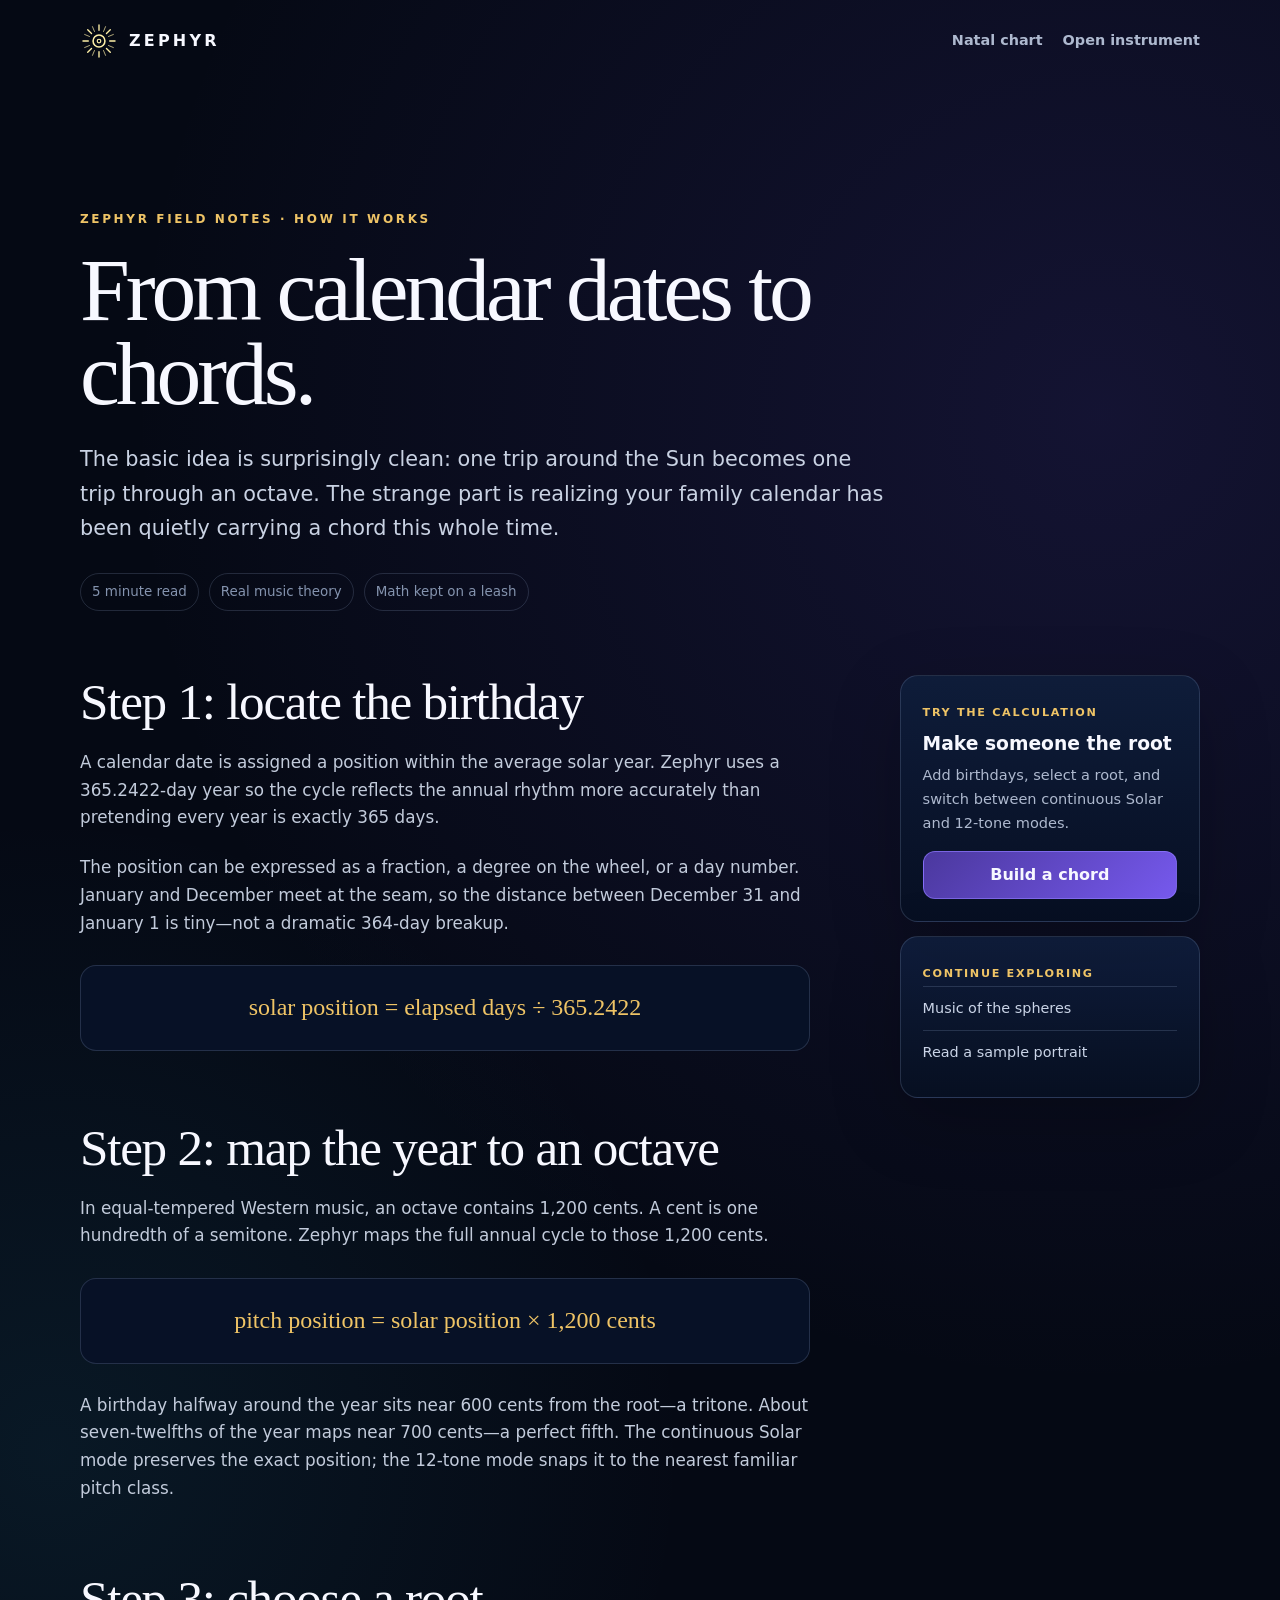
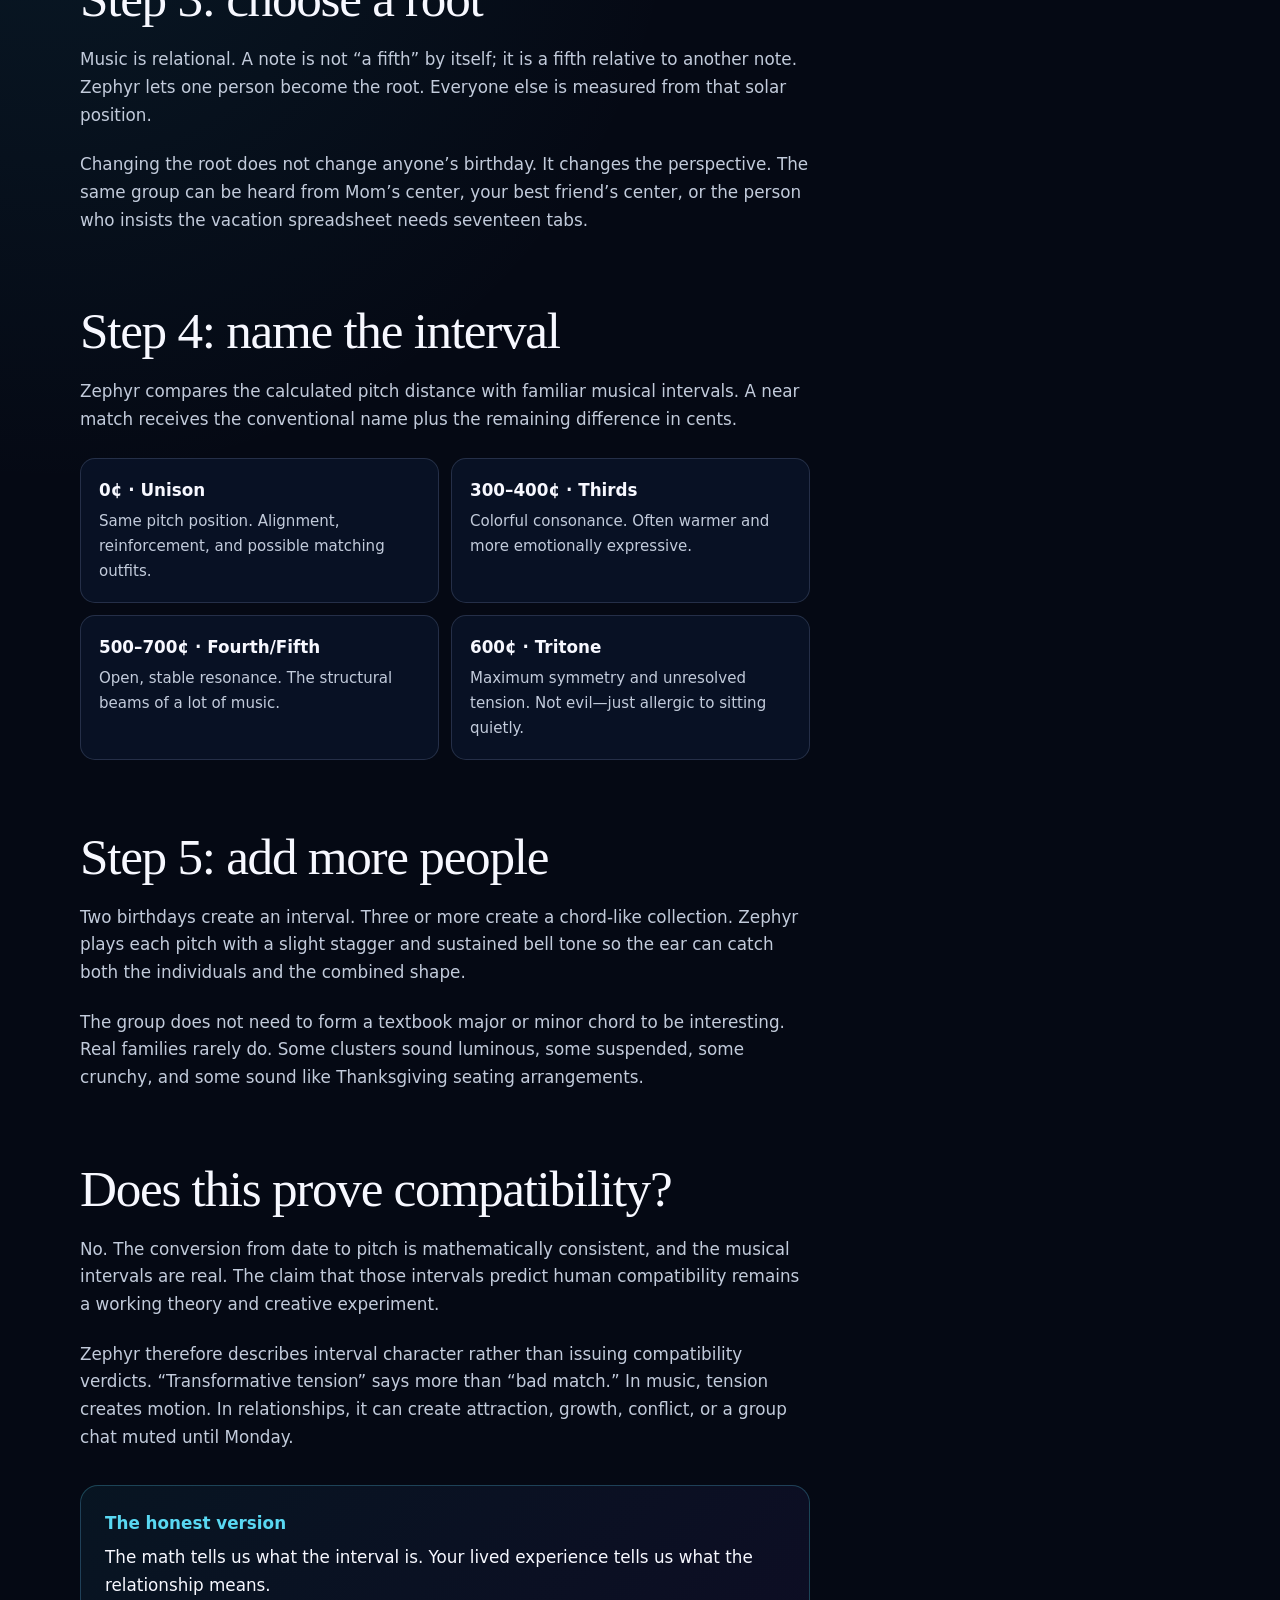
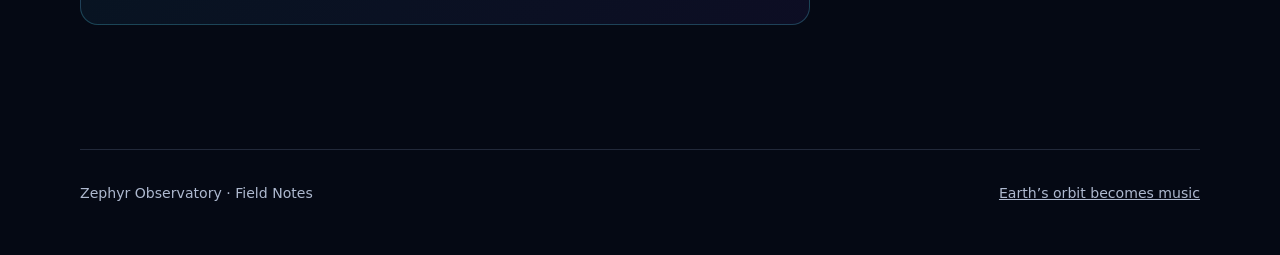
==== birthday-musical-intervals.html @ ac001f29 "Add files via upload" ====
<!doctype html><html lang="en"><head><meta charset="utf-8"><meta name="viewport" content="width=device-width,initial-scale=1"><meta name="theme-color" content="#050914">
<title>How Birthdays Become Musical Intervals | Zephyr</title><meta name="description" content="See how Zephyr maps dates in the solar year to an octave, converts days apart into cents, and turns multiple birthdays into a chord.">
<link rel="canonical" href="https://zephyr.guru/birthday-musical-intervals.html"><meta name="robots" content="index,follow,max-image-preview:large,max-snippet:-1"><meta property="og:type" content="article"><meta property="og:site_name" content="Zephyr"><meta property="og:title" content="How Birthdays Become Musical Intervals"><meta property="og:description" content="The simple math behind Zephyr’s Solar Harmonic Interval."><meta property="og:image" content="https://zephyr.guru/zephyr-social-card.png"><link rel="icon" href="/zephyr-logo.svg" type="image/svg+xml"><link rel="stylesheet" href="/learn.css"><script src="/analytics.js" defer></script>
<script type="application/ld+json">{"@context":"https://schema.org","@type":"Article","headline":"How Birthdays Become Musical Intervals","description":"The calculation behind Zephyr’s Solar Harmonic Interval and birthday chords.","datePublished":"2026-07-27","dateModified":"2026-07-27","author":{"@type":"Organization","name":"Zephyr Observatory"},"publisher":{"@type":"Organization","name":"Zephyr Observatory","url":"https://zephyr.guru/"},"mainEntityOfPage":"https://zephyr.guru/birthday-musical-intervals.html","image":"https://zephyr.guru/zephyr-social-card.png"}</script></head>
<body><header class="shell site-head"><a class="brand" href="/"><img src="/zephyr-logo.svg" alt="">ZEPHYR</a><nav class="site-nav"><a href="/natal-chart.html">Natal chart</a><a href="/?view=solar">Open instrument</a></nav></header>
<main class="shell"><header class="hero"><p class="eyebrow">Zephyr Field Notes · How it works</p><h1>From calendar dates to chords.</h1><p class="dek">The basic idea is surprisingly clean: one trip around the Sun becomes one trip through an octave. The strange part is realizing your family calendar has been quietly carrying a chord this whole time.</p><div class="byline"><span>5 minute read</span><span>Real music theory</span><span>Math kept on a leash</span></div></header>
<div class="article-layout"><article class="article">
<h2>Step 1: locate the birthday</h2><p>A calendar date is assigned a position within the average solar year. Zephyr uses a 365.2422-day year so the cycle reflects the annual rhythm more accurately than pretending every year is exactly 365 days.</p><p>The position can be expressed as a fraction, a degree on the wheel, or a day number. January and December meet at the seam, so the distance between December 31 and January 1 is tiny—not a dramatic 364-day breakup.</p>
<span class="equation">solar position = elapsed days ÷ 365.2422</span>
<h2>Step 2: map the year to an octave</h2><p>In equal-tempered Western music, an octave contains 1,200 cents. A cent is one hundredth of a semitone. Zephyr maps the full annual cycle to those 1,200 cents.</p><span class="equation">pitch position = solar position × 1,200 cents</span>
<p>A birthday halfway around the year sits near 600 cents from the root—a tritone. About seven-twelfths of the year maps near 700 cents—a perfect fifth. The continuous Solar mode preserves the exact position; the 12-tone mode snaps it to the nearest familiar pitch class.</p>
<h2>Step 3: choose a root</h2><p>Music is relational. A note is not “a fifth” by itself; it is a fifth relative to another note. Zephyr lets one person become the root. Everyone else is measured from that solar position.</p><p>Changing the root does not change anyone’s birthday. It changes the perspective. The same group can be heard from Mom’s center, your best friend’s center, or the person who insists the vacation spreadsheet needs seventeen tabs.</p>
<h2>Step 4: name the interval</h2><p>Zephyr compares the calculated pitch distance with familiar musical intervals. A near match receives the conventional name plus the remaining difference in cents.</p><div class="sign-grid"><div class="mini"><b>0¢ · Unison</b><p>Same pitch position. Alignment, reinforcement, and possible matching outfits.</p></div><div class="mini"><b>300–400¢ · Thirds</b><p>Colorful consonance. Often warmer and more emotionally expressive.</p></div><div class="mini"><b>500–700¢ · Fourth/Fifth</b><p>Open, stable resonance. The structural beams of a lot of music.</p></div><div class="mini"><b>600¢ · Tritone</b><p>Maximum symmetry and unresolved tension. Not evil—just allergic to sitting quietly.</p></div></div>
<h2>Step 5: add more people</h2><p>Two birthdays create an interval. Three or more create a chord-like collection. Zephyr plays each pitch with a slight stagger and sustained bell tone so the ear can catch both the individuals and the combined shape.</p><p>The group does not need to form a textbook major or minor chord to be interesting. Real families rarely do. Some clusters sound luminous, some suspended, some crunchy, and some sound like Thanksgiving seating arrangements.</p>
<h2>Does this prove compatibility?</h2><p>No. The conversion from date to pitch is mathematically consistent, and the musical intervals are real. The claim that those intervals predict human compatibility remains a working theory and creative experiment.</p><p>Zephyr therefore describes interval character rather than issuing compatibility verdicts. “Transformative tension” says more than “bad match.” In music, tension creates motion. In relationships, it can create attraction, growth, conflict, or a group chat muted until Monday.</p>
<div class="callout"><b>The honest version</b>The math tells us what the interval is. Your lived experience tells us what the relationship means.</div>
</article><aside class="aside"><div class="aside-card"><small>Try the calculation</small><h3>Make someone the root</h3><p>Add birthdays, select a root, and switch between continuous Solar and 12-tone modes.</p><a class="button" href="/?view=solar">Build a chord</a></div><div class="aside-card"><small>Continue exploring</small><a class="text-link" href="/music-of-the-spheres-natal-chart.html">Music of the spheres</a><a class="text-link" href="/natal-chart-example.html">Read a sample portrait</a></div></aside></div></main>
<footer class="shell footer"><span>Zephyr Observatory · Field Notes</span><a href="/">Earth’s orbit becomes music</a></footer></body></html>
---- learn.css ----
:root{color-scheme:dark;--bg:#050914;--panel:#0b1630;--panel2:#0f1d3b;--line:rgba(176,198,239,.17);--gold:#efc466;--cyan:#59d8f2;--violet:#8068f4;--ink:#f7f8ff;--muted:#aeb9cf;--green:#66d6ad;--coral:#f07687}
*{box-sizing:border-box}html{scroll-behavior:smooth;background:var(--bg)}body{margin:0;color:var(--ink);background:radial-gradient(circle at 86% 12%,rgba(93,70,201,.17),transparent 30%),radial-gradient(circle at 4% 42%,rgba(43,161,193,.1),transparent 27%),var(--bg);font-family:Inter,ui-sans-serif,system-ui,-apple-system,BlinkMacSystemFont,"Segoe UI",sans-serif;line-height:1.65}
a{color:inherit}.shell{width:min(1120px,calc(100% - 32px));margin:auto}.site-head{display:flex;align-items:center;justify-content:space-between;gap:24px;padding:22px 0}.brand{display:flex;align-items:center;gap:11px;text-decoration:none;font-weight:900;letter-spacing:.2em}.brand img{width:38px;height:38px}.site-nav{display:flex;align-items:center;gap:20px}.site-nav a{color:var(--muted);font-size:.9rem;font-weight:750;text-decoration:none}.site-nav a:hover{color:var(--ink)}
.hero{padding:clamp(70px,10vw,130px) 0 64px;max-width:930px}.eyebrow{margin:0;color:var(--gold);font-size:.75rem;font-weight:900;letter-spacing:.22em;text-transform:uppercase}.hero h1{font-family:Georgia,serif;font-size:clamp(3rem,7vw,6.6rem);font-weight:500;line-height:.94;letter-spacing:-.045em;margin:18px 0 26px}.dek{max-width:810px;margin:0;color:#c9d2e3;font-size:clamp(1.08rem,2vw,1.3rem);line-height:1.65}.byline{display:flex;flex-wrap:wrap;gap:10px;margin-top:28px;color:#8493ae;font-size:.84rem}.byline span{padding:7px 11px;border:1px solid var(--line);border-radius:999px}
.article-layout{display:grid;grid-template-columns:minmax(0,730px) minmax(230px,1fr);gap:clamp(42px,7vw,90px);align-items:start;padding-bottom:90px}.article{font-size:1.05rem}.article h2{font-family:Georgia,serif;font-size:clamp(2rem,4vw,3.4rem);font-weight:500;line-height:1.05;letter-spacing:-.025em;margin:70px 0 20px}.article h2:first-child{margin-top:0}.article h3{font-size:1.18rem;margin:34px 0 8px}.article p{margin:0 0 22px;color:#c2cbdb}.article strong{color:var(--ink)}.article a{text-decoration-color:rgba(89,216,242,.45);text-underline-offset:3px}.article ul{padding-left:22px;color:#c2cbdb}.article li{margin:10px 0}.article blockquote{margin:34px 0;padding:22px 24px;border-left:3px solid var(--gold);border-radius:0 16px 16px 0;background:rgba(239,196,102,.06);color:#f0dfb5;font-family:Georgia,serif;font-size:1.3rem;line-height:1.45}.callout{margin:34px 0;padding:24px;border:1px solid rgba(89,216,242,.25);border-radius:18px;background:linear-gradient(135deg,rgba(26,105,130,.13),rgba(71,53,152,.12))}.callout b{display:block;color:var(--cyan);margin-bottom:6px}.equation{display:block;margin:28px 0;padding:22px;text-align:center;border:1px solid var(--line);border-radius:16px;background:#071126;color:var(--gold);font-family:Georgia,serif;font-size:clamp(1.1rem,2.5vw,1.5rem)}
.aside{position:sticky;top:24px}.aside-card{padding:22px;border:1px solid var(--line);border-radius:18px;background:linear-gradient(180deg,rgba(15,29,59,.94),rgba(7,16,34,.94));box-shadow:0 22px 70px rgba(0,0,0,.22)}.aside-card+.aside-card{margin-top:14px}.aside-card small{color:var(--gold);font-size:.7rem;font-weight:900;letter-spacing:.15em;text-transform:uppercase}.aside-card h3{margin:8px 0 9px;line-height:1.15}.aside-card p{margin:0 0 16px;color:var(--muted);font-size:.91rem}.button{display:inline-flex;align-items:center;justify-content:center;width:100%;min-height:48px;padding:0 16px;border-radius:12px;background:linear-gradient(135deg,#4b389e,#7659ed);border:1px solid rgba(144,122,255,.65);text-decoration:none;font-weight:900}.text-link{display:block;padding:10px 0;color:#cad4e7;text-decoration:none;border-top:1px solid var(--line);font-size:.9rem}.text-link:hover{color:#fff}
.field-notes{padding:72px 0;border-top:1px solid var(--line)}.field-notes h2{font-family:Georgia,serif;font-size:clamp(2.2rem,4.5vw,4rem);font-weight:500;margin:10px 0 26px}.note-grid{display:grid;grid-template-columns:repeat(3,minmax(0,1fr));gap:14px}.note-card{display:block;padding:22px;border:1px solid var(--line);border-radius:17px;background:rgba(11,22,48,.75);text-decoration:none}.note-card:hover{transform:translateY(-2px);border-color:rgba(239,196,102,.45)}.note-card span{color:var(--gold);font-size:.72rem;font-weight:900;letter-spacing:.13em}.note-card b{display:block;margin:8px 0 6px;font-size:1.08rem}.note-card p{margin:0;color:var(--muted);font-size:.9rem}
.profile-card{margin:30px 0;padding:28px;border:1px solid rgba(239,196,102,.28);border-radius:22px;background:linear-gradient(145deg,#101d3a,#081228)}.profile-card header{display:flex;justify-content:space-between;gap:20px;align-items:start;border-bottom:1px solid var(--line);padding-bottom:20px;margin-bottom:20px}.profile-card h3{font-family:Georgia,serif;font-size:2rem;margin:0}.profile-card .score{display:grid;place-items:center;width:70px;height:70px;border:1px solid rgba(239,196,102,.45);border-radius:50%;color:var(--gold);font-size:1.5rem;font-weight:900}.trait-row{display:flex;flex-wrap:wrap;gap:8px}.trait-row span{padding:7px 10px;border-radius:999px;background:rgba(128,104,244,.12);border:1px solid rgba(128,104,244,.28);color:#d8d0ff;font-size:.82rem}
.sign-grid,.house-grid,.aspect-grid{display:grid;grid-template-columns:repeat(2,minmax(0,1fr));gap:12px;margin:24px 0}.mini{padding:18px;border:1px solid var(--line);border-radius:15px;background:rgba(10,20,43,.76)}.mini b{display:block;margin-bottom:5px}.mini p{margin:0;font-size:.94rem}.footer{display:flex;justify-content:space-between;gap:24px;padding:32px 0 50px;border-top:1px solid var(--line);color:var(--muted);font-size:.88rem}
@media(max-width:850px){.article-layout{grid-template-columns:1fr}.aside{position:static}.note-grid{grid-template-columns:1fr 1fr}.site-nav a:not(:last-child){display:none}.hero{padding-top:70px}.sign-grid,.house-grid,.aspect-grid{grid-template-columns:1fr}}
@media(max-width:600px){.note-grid{grid-template-columns:1fr}.hero h1{font-size:clamp(2.7rem,15vw,4.2rem)}.profile-card{padding:20px}.profile-card header{align-items:center}.footer{flex-direction:column}}
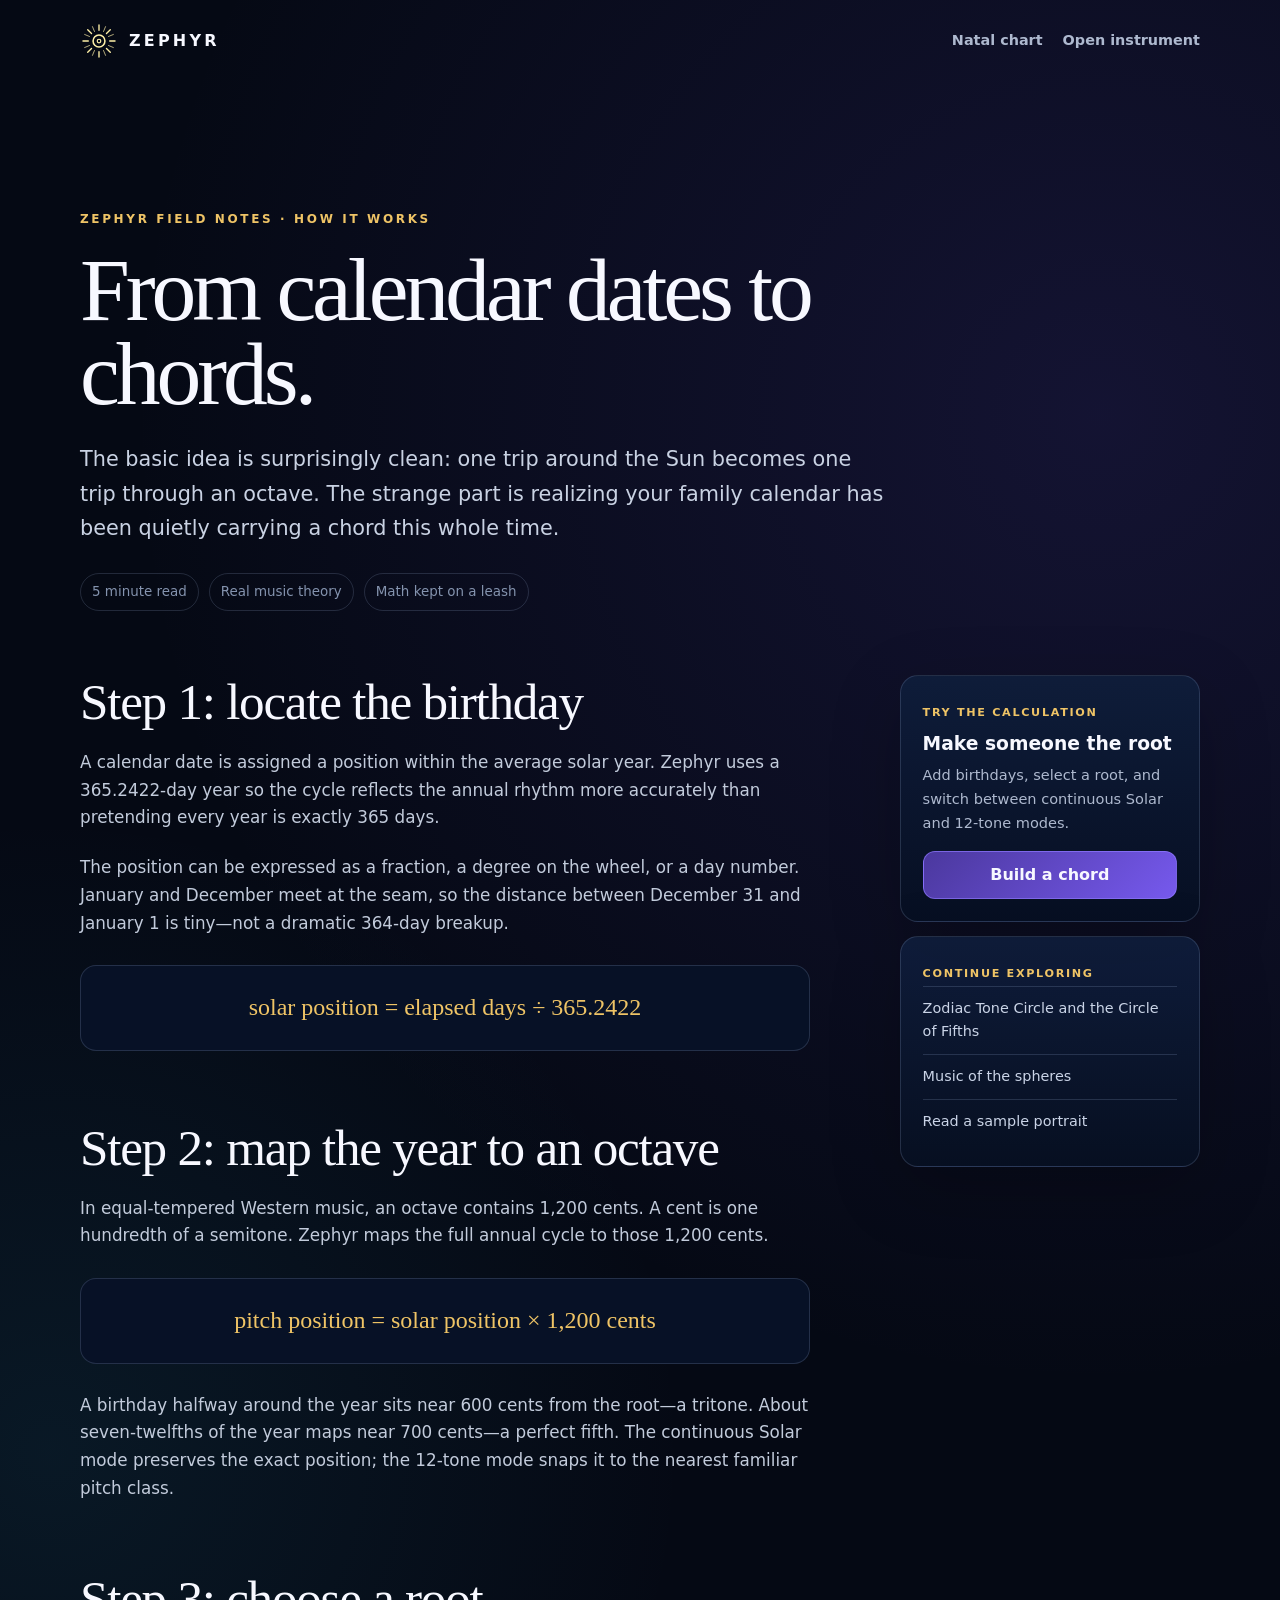
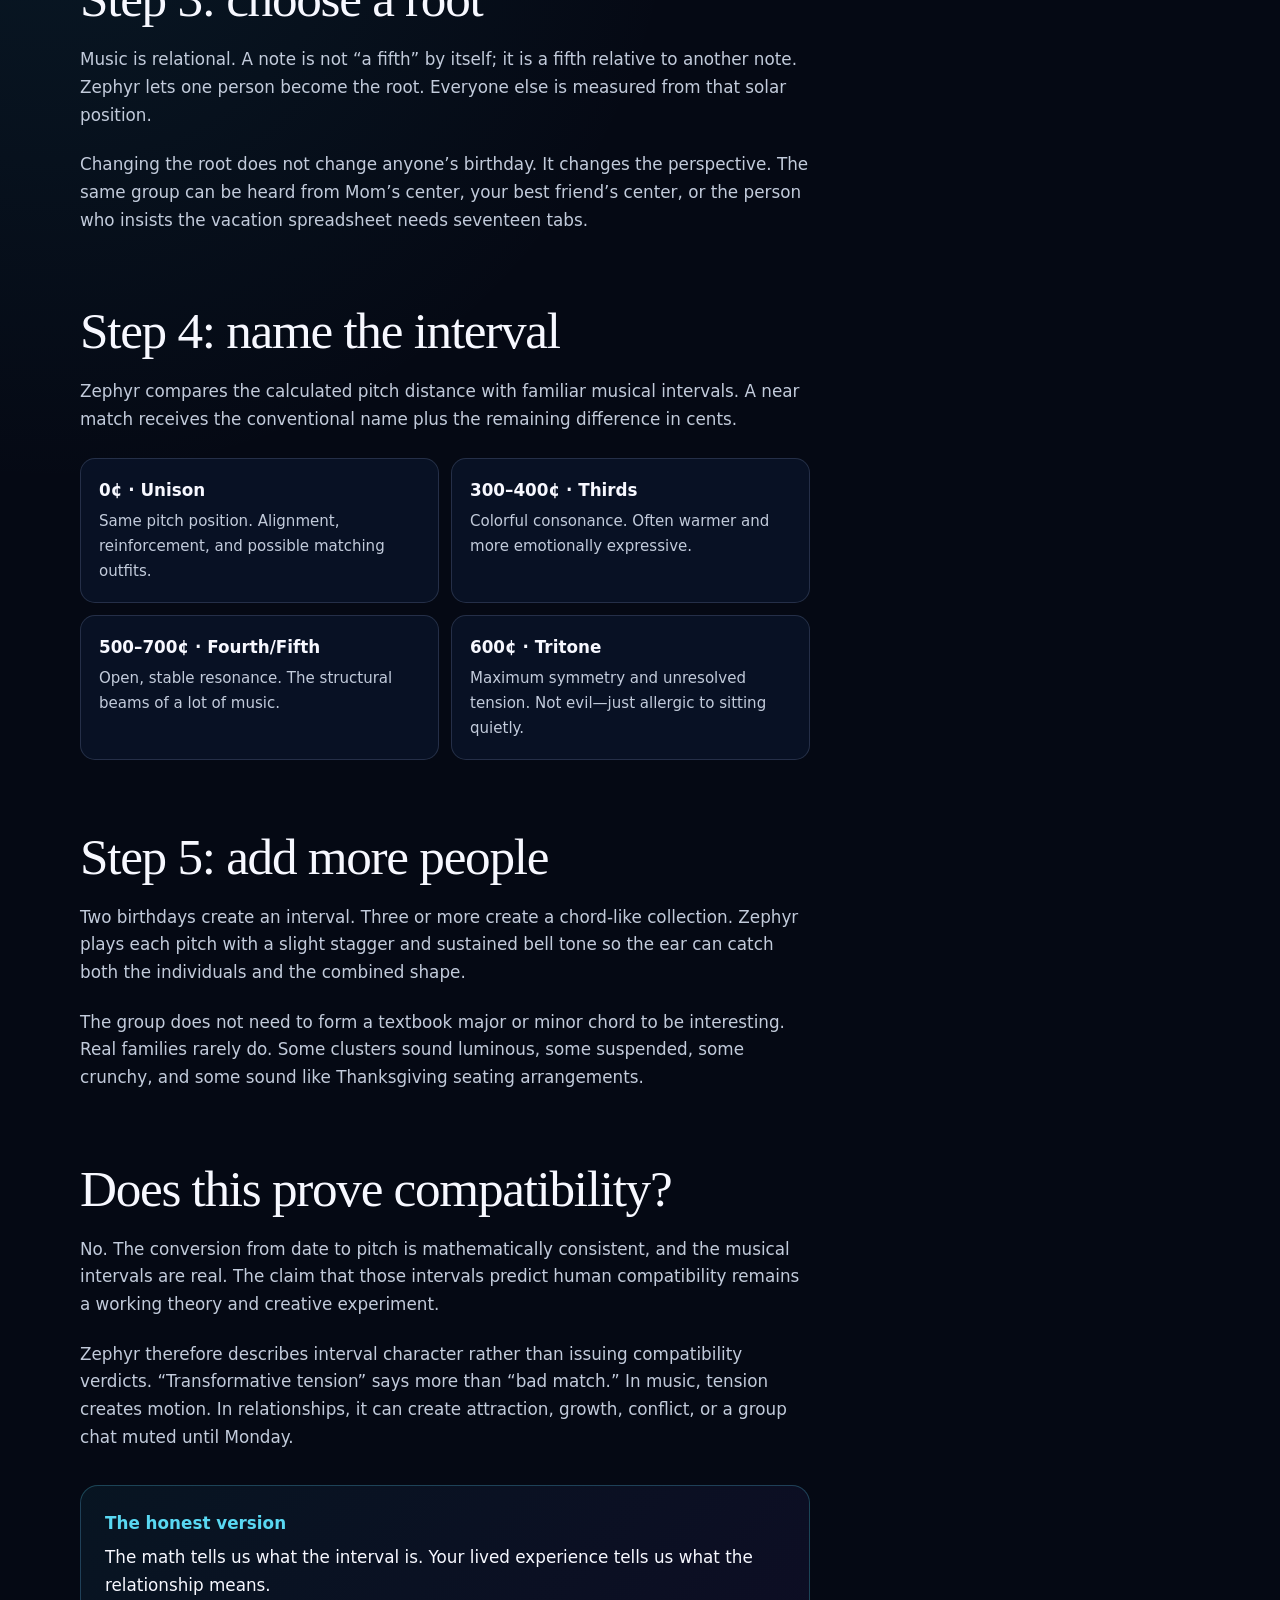
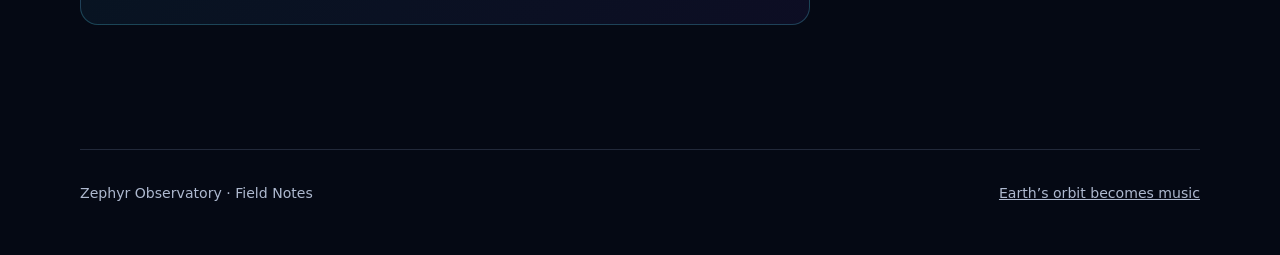
==== commit debc9369: "Add files via upload" ====
--- a/birthday-musical-intervals.html
+++ b/birthday-musical-intervals.html
@@ -1,7 +1,7 @@
 <!doctype html><html lang="en"><head><meta charset="utf-8"><meta name="viewport" content="width=device-width,initial-scale=1"><meta name="theme-color" content="#050914">
 <title>How Birthdays Become Musical Intervals | Zephyr</title><meta name="description" content="See how Zephyr maps dates in the solar year to an octave, converts days apart into cents, and turns multiple birthdays into a chord.">
-<link rel="canonical" href="https://zephyr.guru/birthday-musical-intervals.html"><meta name="robots" content="index,follow,max-image-preview:large,max-snippet:-1"><meta property="og:type" content="article"><meta property="og:site_name" content="Zephyr"><meta property="og:title" content="How Birthdays Become Musical Intervals"><meta property="og:description" content="The simple math behind Zephyr’s Solar Harmonic Interval."><meta property="og:image" content="https://zephyr.guru/zephyr-social-card.png"><link rel="icon" href="/zephyr-logo.svg" type="image/svg+xml"><link rel="stylesheet" href="/learn.css"><script src="/analytics.js" defer></script>
-<script type="application/ld+json">{"@context":"https://schema.org","@type":"Article","headline":"How Birthdays Become Musical Intervals","description":"The calculation behind Zephyr’s Solar Harmonic Interval and birthday chords.","datePublished":"2026-07-27","dateModified":"2026-07-27","author":{"@type":"Organization","name":"Zephyr Observatory"},"publisher":{"@type":"Organization","name":"Zephyr Observatory","url":"https://zephyr.guru/"},"mainEntityOfPage":"https://zephyr.guru/birthday-musical-intervals.html","image":"https://zephyr.guru/zephyr-social-card.png"}</script></head>
+<link rel="canonical" href="https://www.zephyr.guru/birthday-musical-intervals.html"><meta name="robots" content="index,follow,max-image-preview:large,max-snippet:-1"><meta property="og:type" content="article"><meta property="og:site_name" content="Zephyr"><meta property="og:title" content="How Birthdays Become Musical Intervals"><meta property="og:description" content="The simple math behind Zephyr’s Solar Harmonic Interval."><meta property="og:image" content="https://www.zephyr.guru/zephyr-social-card.png"><link rel="icon" href="/zephyr-logo.svg" type="image/svg+xml"><link rel="stylesheet" href="/learn.css"><script src="/analytics.js" defer></script>
+<script type="application/ld+json">{"@context":"https://schema.org","@type":"Article","headline":"How Birthdays Become Musical Intervals","description":"The calculation behind Zephyr’s Solar Harmonic Interval and birthday chords.","datePublished":"2026-07-27","dateModified":"2026-07-27","author":{"@type":"Organization","name":"Zephyr Observatory"},"publisher":{"@type":"Organization","name":"Zephyr Observatory","url":"https://www.zephyr.guru/"},"mainEntityOfPage":"https://www.zephyr.guru/birthday-musical-intervals.html","image":"https://www.zephyr.guru/zephyr-social-card.png"}</script></head>
 <body><header class="shell site-head"><a class="brand" href="/"><img src="/zephyr-logo.svg" alt="">ZEPHYR</a><nav class="site-nav"><a href="/natal-chart.html">Natal chart</a><a href="/?view=solar">Open instrument</a></nav></header>
 <main class="shell"><header class="hero"><p class="eyebrow">Zephyr Field Notes · How it works</p><h1>From calendar dates to chords.</h1><p class="dek">The basic idea is surprisingly clean: one trip around the Sun becomes one trip through an octave. The strange part is realizing your family calendar has been quietly carrying a chord this whole time.</p><div class="byline"><span>5 minute read</span><span>Real music theory</span><span>Math kept on a leash</span></div></header>
 <div class="article-layout"><article class="article">
@@ -14,5 +14,5 @@
 <h2>Step 5: add more people</h2><p>Two birthdays create an interval. Three or more create a chord-like collection. Zephyr plays each pitch with a slight stagger and sustained bell tone so the ear can catch both the individuals and the combined shape.</p><p>The group does not need to form a textbook major or minor chord to be interesting. Real families rarely do. Some clusters sound luminous, some suspended, some crunchy, and some sound like Thanksgiving seating arrangements.</p>
 <h2>Does this prove compatibility?</h2><p>No. The conversion from date to pitch is mathematically consistent, and the musical intervals are real. The claim that those intervals predict human compatibility remains a working theory and creative experiment.</p><p>Zephyr therefore describes interval character rather than issuing compatibility verdicts. “Transformative tension” says more than “bad match.” In music, tension creates motion. In relationships, it can create attraction, growth, conflict, or a group chat muted until Monday.</p>
 <div class="callout"><b>The honest version</b>The math tells us what the interval is. Your lived experience tells us what the relationship means.</div>
-</article><aside class="aside"><div class="aside-card"><small>Try the calculation</small><h3>Make someone the root</h3><p>Add birthdays, select a root, and switch between continuous Solar and 12-tone modes.</p><a class="button" href="/?view=solar">Build a chord</a></div><div class="aside-card"><small>Continue exploring</small><a class="text-link" href="/music-of-the-spheres-natal-chart.html">Music of the spheres</a><a class="text-link" href="/natal-chart-example.html">Read a sample portrait</a></div></aside></div></main>
+</article><aside class="aside"><div class="aside-card"><small>Try the calculation</small><h3>Make someone the root</h3><p>Add birthdays, select a root, and switch between continuous Solar and 12-tone modes.</p><a class="button" href="/?view=solar">Build a chord</a></div><div class="aside-card"><small>Continue exploring</small><a class="text-link" href="/zodiac-tone-circle.html">Zodiac Tone Circle and the Circle of Fifths</a><a class="text-link" href="/music-of-the-spheres-natal-chart.html">Music of the spheres</a><a class="text-link" href="/natal-chart-example.html">Read a sample portrait</a></div></aside></div></main>
 <footer class="shell footer"><span>Zephyr Observatory · Field Notes</span><a href="/">Earth’s orbit becomes music</a></footer></body></html>
--- a/learn.css
+++ b/learn.css
@@ -3,6 +3,7 @@
 a{color:inherit}.shell{width:min(1120px,calc(100% - 32px));margin:auto}.site-head{display:flex;align-items:center;justify-content:space-between;gap:24px;padding:22px 0}.brand{display:flex;align-items:center;gap:11px;text-decoration:none;font-weight:900;letter-spacing:.2em}.brand img{width:38px;height:38px}.site-nav{display:flex;align-items:center;gap:20px}.site-nav a{color:var(--muted);font-size:.9rem;font-weight:750;text-decoration:none}.site-nav a:hover{color:var(--ink)}
 .hero{padding:clamp(70px,10vw,130px) 0 64px;max-width:930px}.eyebrow{margin:0;color:var(--gold);font-size:.75rem;font-weight:900;letter-spacing:.22em;text-transform:uppercase}.hero h1{font-family:Georgia,serif;font-size:clamp(3rem,7vw,6.6rem);font-weight:500;line-height:.94;letter-spacing:-.045em;margin:18px 0 26px}.dek{max-width:810px;margin:0;color:#c9d2e3;font-size:clamp(1.08rem,2vw,1.3rem);line-height:1.65}.byline{display:flex;flex-wrap:wrap;gap:10px;margin-top:28px;color:#8493ae;font-size:.84rem}.byline span{padding:7px 11px;border:1px solid var(--line);border-radius:999px}
 .article-layout{display:grid;grid-template-columns:minmax(0,730px) minmax(230px,1fr);gap:clamp(42px,7vw,90px);align-items:start;padding-bottom:90px}.article{font-size:1.05rem}.article h2{font-family:Georgia,serif;font-size:clamp(2rem,4vw,3.4rem);font-weight:500;line-height:1.05;letter-spacing:-.025em;margin:70px 0 20px}.article h2:first-child{margin-top:0}.article h3{font-size:1.18rem;margin:34px 0 8px}.article p{margin:0 0 22px;color:#c2cbdb}.article strong{color:var(--ink)}.article a{text-decoration-color:rgba(89,216,242,.45);text-underline-offset:3px}.article ul{padding-left:22px;color:#c2cbdb}.article li{margin:10px 0}.article blockquote{margin:34px 0;padding:22px 24px;border-left:3px solid var(--gold);border-radius:0 16px 16px 0;background:rgba(239,196,102,.06);color:#f0dfb5;font-family:Georgia,serif;font-size:1.3rem;line-height:1.45}.callout{margin:34px 0;padding:24px;border:1px solid rgba(89,216,242,.25);border-radius:18px;background:linear-gradient(135deg,rgba(26,105,130,.13),rgba(71,53,152,.12))}.callout b{display:block;color:var(--cyan);margin-bottom:6px}.equation{display:block;margin:28px 0;padding:22px;text-align:center;border:1px solid var(--line);border-radius:16px;background:#071126;color:var(--gold);font-family:Georgia,serif;font-size:clamp(1.1rem,2.5vw,1.5rem)}
+.mapping-table{overflow-x:auto;margin:30px 0;border:1px solid var(--line);border-radius:18px;background:rgba(7,17,38,.8)}.mapping-table table{width:100%;border-collapse:collapse;min-width:520px}.mapping-table th,.mapping-table td{padding:12px 16px;text-align:left;border-bottom:1px solid var(--line)}.mapping-table th{color:var(--gold);font-size:.75rem;letter-spacing:.1em;text-transform:uppercase}.mapping-table td{color:#c8d2e3}.mapping-table td:nth-child(2){color:var(--cyan);font-weight:850}.mapping-table tbody tr:last-child td{border-bottom:0}.mapping-table tbody tr:hover{background:rgba(89,216,242,.045)}
 .aside{position:sticky;top:24px}.aside-card{padding:22px;border:1px solid var(--line);border-radius:18px;background:linear-gradient(180deg,rgba(15,29,59,.94),rgba(7,16,34,.94));box-shadow:0 22px 70px rgba(0,0,0,.22)}.aside-card+.aside-card{margin-top:14px}.aside-card small{color:var(--gold);font-size:.7rem;font-weight:900;letter-spacing:.15em;text-transform:uppercase}.aside-card h3{margin:8px 0 9px;line-height:1.15}.aside-card p{margin:0 0 16px;color:var(--muted);font-size:.91rem}.button{display:inline-flex;align-items:center;justify-content:center;width:100%;min-height:48px;padding:0 16px;border-radius:12px;background:linear-gradient(135deg,#4b389e,#7659ed);border:1px solid rgba(144,122,255,.65);text-decoration:none;font-weight:900}.text-link{display:block;padding:10px 0;color:#cad4e7;text-decoration:none;border-top:1px solid var(--line);font-size:.9rem}.text-link:hover{color:#fff}
 .field-notes{padding:72px 0;border-top:1px solid var(--line)}.field-notes h2{font-family:Georgia,serif;font-size:clamp(2.2rem,4.5vw,4rem);font-weight:500;margin:10px 0 26px}.note-grid{display:grid;grid-template-columns:repeat(3,minmax(0,1fr));gap:14px}.note-card{display:block;padding:22px;border:1px solid var(--line);border-radius:17px;background:rgba(11,22,48,.75);text-decoration:none}.note-card:hover{transform:translateY(-2px);border-color:rgba(239,196,102,.45)}.note-card span{color:var(--gold);font-size:.72rem;font-weight:900;letter-spacing:.13em}.note-card b{display:block;margin:8px 0 6px;font-size:1.08rem}.note-card p{margin:0;color:var(--muted);font-size:.9rem}
 .profile-card{margin:30px 0;padding:28px;border:1px solid rgba(239,196,102,.28);border-radius:22px;background:linear-gradient(145deg,#101d3a,#081228)}.profile-card header{display:flex;justify-content:space-between;gap:20px;align-items:start;border-bottom:1px solid var(--line);padding-bottom:20px;margin-bottom:20px}.profile-card h3{font-family:Georgia,serif;font-size:2rem;margin:0}.profile-card .score{display:grid;place-items:center;width:70px;height:70px;border:1px solid rgba(239,196,102,.45);border-radius:50%;color:var(--gold);font-size:1.5rem;font-weight:900}.trait-row{display:flex;flex-wrap:wrap;gap:8px}.trait-row span{padding:7px 10px;border-radius:999px;background:rgba(128,104,244,.12);border:1px solid rgba(128,104,244,.28);color:#d8d0ff;font-size:.82rem}
